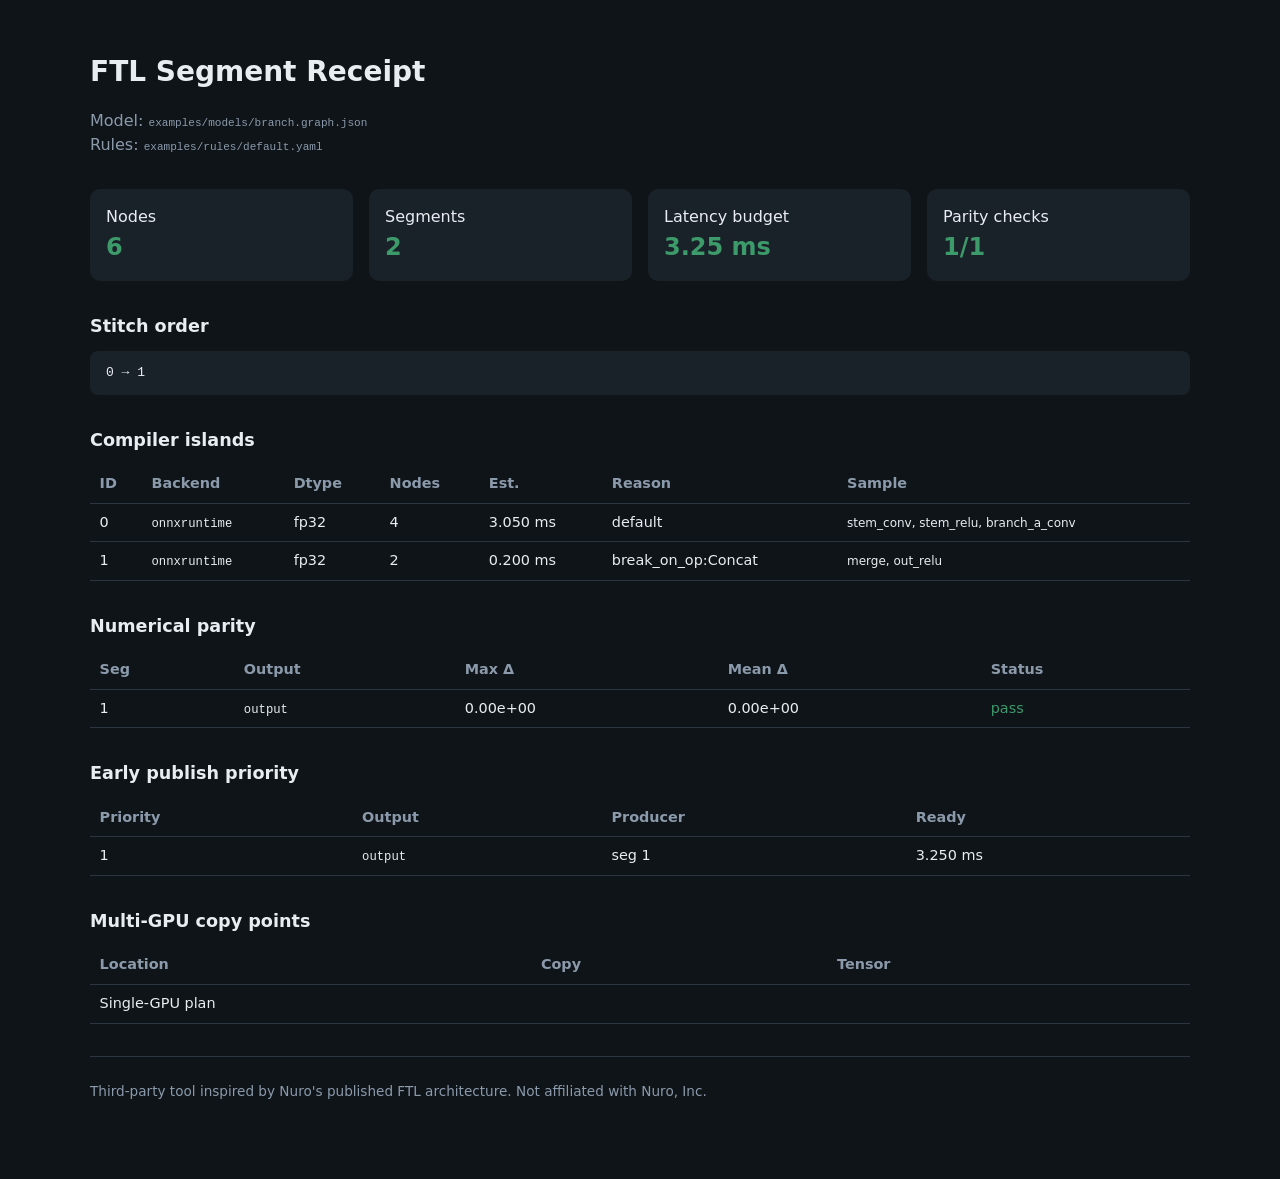
==== site/demo/receipt.html @ eaf016b8 "Initial release: FTL Segment Receipts ONNX stitch auditor. Inspired by Nuro's published FTL compiler" ====
<!doctype html>
<html lang="en">
<head>
  <meta charset="utf-8">
  <meta name="viewport" content="width=device-width, initial-scale=1">
  <title>Segment Receipt — branch.graph.json</title>
  <style>
    :root {
      --bg: #0f1419;
      --panel: #1a2229;
      --text: #e8edf2;
      --muted: #8b9aab;
      --accent: #3d9a6a;
      --warn: #c97b3d;
      --fail: #c94d4d;
    }
    body {
      margin: 0;
      font-family: ui-sans-serif, system-ui, sans-serif;
      background: var(--bg);
      color: var(--text);
      line-height: 1.5;
    }
    main { max-width: 1100px; margin: 0 auto; padding: 2rem 1.25rem 4rem; }
    h1 { font-size: 1.75rem; margin-bottom: 0.25rem; }
    .meta { color: var(--muted); margin-bottom: 2rem; }
    .cards { display: grid; grid-template-columns: repeat(auto-fit, minmax(160px, 1fr)); gap: 1rem; margin-bottom: 2rem; }
    .card { background: var(--panel); border-radius: 10px; padding: 1rem; }
    .card strong { display: block; font-size: 1.5rem; color: var(--accent); }
    section { margin-bottom: 2rem; }
    h2 { font-size: 1.1rem; margin-bottom: 0.75rem; }
    table { width: 100%; border-collapse: collapse; font-size: 0.9rem; }
    th, td { text-align: left; padding: 0.5rem 0.6rem; border-bottom: 1px solid #2a3540; }
    th { color: var(--muted); font-weight: 600; }
    tr.fail td { color: var(--fail); }
    tr.pass td:last-child { color: var(--accent); }
    code { font-size: 0.85em; }
    .disclaimer { color: var(--muted); font-size: 0.85rem; border-top: 1px solid #2a3540; padding-top: 1.5rem; }
    .stitch { background: var(--panel); padding: 0.75rem 1rem; border-radius: 8px; font-family: monospace; }
  </style>
</head>
<body>
  <main>
    <h1>FTL Segment Receipt</h1>
    <p class="meta">Model: <code>examples/models/branch.graph.json</code><br>
    Rules: <code>examples/rules/default.yaml</code></p>

    <div class="cards">
      <div class="card"><span>Nodes</span><strong>6</strong></div>
      <div class="card"><span>Segments</span><strong>2</strong></div>
      <div class="card"><span>Latency budget</span><strong>3.25 ms</strong></div>
      <div class="card"><span>Parity checks</span><strong>1/1</strong></div>
    </div>

    <section>
      <h2>Stitch order</h2>
      <div class="stitch">0 → 1</div>
    </section>

    <section>
      <h2>Compiler islands</h2>
      <table>
        <thead><tr><th>ID</th><th>Backend</th><th>Dtype</th><th>Nodes</th><th>Est.</th><th>Reason</th><th>Sample</th></tr></thead>
        <tbody>
        <tr>
          <td>0</td>
          <td><code>onnxruntime</code></td>
          <td>fp32</td>
          <td>4</td>
          <td>3.050 ms</td>
          <td>default</td>
          <td><small>stem_conv, stem_relu, branch_a_conv</small></td>
        </tr>
        <tr>
          <td>1</td>
          <td><code>onnxruntime</code></td>
          <td>fp32</td>
          <td>2</td>
          <td>0.200 ms</td>
          <td>break_on_op:Concat</td>
          <td><small>merge, out_relu</small></td>
        </tr></tbody>
      </table>
    </section>

    <section>
      <h2>Numerical parity</h2>
      <table>
        <thead><tr><th>Seg</th><th>Output</th><th>Max Δ</th><th>Mean Δ</th><th>Status</th></tr></thead>
        <tbody>
        <tr class="pass">
          <td>1</td>
          <td><code>output</code></td>
          <td>0.00e+00</td>
          <td>0.00e+00</td>
          <td>pass</td>
        </tr></tbody>
      </table>
    </section>

    <section>
      <h2>Early publish priority</h2>
      <table>
        <thead><tr><th>Priority</th><th>Output</th><th>Producer</th><th>Ready</th></tr></thead>
        <tbody>
        <tr>
          <td>1</td>
          <td><code>output</code></td>
          <td>seg 1</td>
          <td>3.250 ms</td>
        </tr></tbody>
      </table>
    </section>

    <section>
      <h2>Multi-GPU copy points</h2>
      <table>
        <thead><tr><th>Location</th><th>Copy</th><th>Tensor</th></tr></thead>
        <tbody><tr><td colspan="3">Single-GPU plan</td></tr></tbody>
      </table>
    </section>

    <p class="disclaimer">Third-party tool inspired by Nuro&#x27;s published FTL architecture. Not affiliated with Nuro, Inc.</p>
  </main>
</body>
</html>
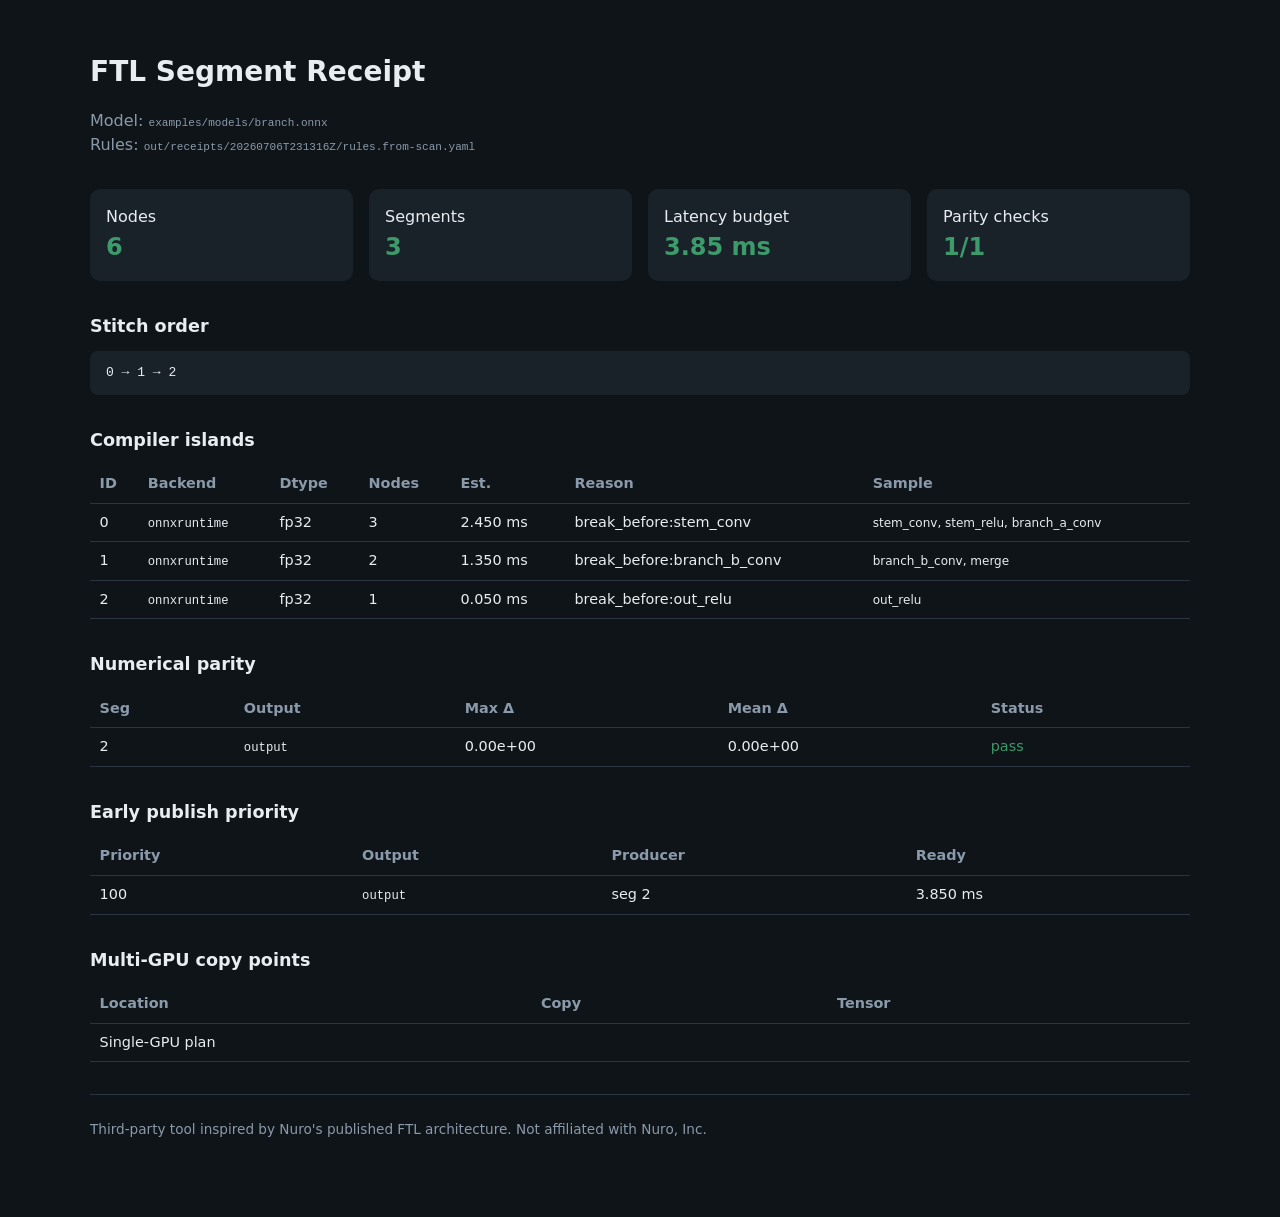
==== commit 6fd08b66: "Launch v1.1 site: gold demo artifacts, doctor panel, 60s workflow. Sync live run data (regression sc" ====
--- a/site/demo/receipt.html
+++ b/site/demo/receipt.html
@@ -3,7 +3,7 @@
 <head>
   <meta charset="utf-8">
   <meta name="viewport" content="width=device-width, initial-scale=1">
-  <title>Segment Receipt — branch.graph.json</title>
+  <title>Segment Receipt — branch.onnx</title>
   <style>
     :root {
       --bg: #0f1419;
@@ -42,19 +42,19 @@
 <body>
   <main>
     <h1>FTL Segment Receipt</h1>
-    <p class="meta">Model: <code>examples/models/branch.graph.json</code><br>
-    Rules: <code>examples/rules/default.yaml</code></p>
+    <p class="meta">Model: <code>examples/models/branch.onnx</code><br>
+    Rules: <code>out/receipts/20260706T231316Z/rules.from-scan.yaml</code></p>
 
     <div class="cards">
       <div class="card"><span>Nodes</span><strong>6</strong></div>
-      <div class="card"><span>Segments</span><strong>2</strong></div>
-      <div class="card"><span>Latency budget</span><strong>3.25 ms</strong></div>
+      <div class="card"><span>Segments</span><strong>3</strong></div>
+      <div class="card"><span>Latency budget</span><strong>3.85 ms</strong></div>
       <div class="card"><span>Parity checks</span><strong>1/1</strong></div>
     </div>
 
     <section>
       <h2>Stitch order</h2>
-      <div class="stitch">0 → 1</div>
+      <div class="stitch">0 → 1 → 2</div>
     </section>
 
     <section>
@@ -66,9 +66,9 @@
           <td>0</td>
           <td><code>onnxruntime</code></td>
           <td>fp32</td>
-          <td>4</td>
-          <td>3.050 ms</td>
-          <td>default</td>
+          <td>3</td>
+          <td>2.450 ms</td>
+          <td>break_before:stem_conv</td>
           <td><small>stem_conv, stem_relu, branch_a_conv</small></td>
         </tr>
         <tr>
@@ -76,9 +76,18 @@
           <td><code>onnxruntime</code></td>
           <td>fp32</td>
           <td>2</td>
-          <td>0.200 ms</td>
-          <td>break_on_op:Concat</td>
-          <td><small>merge, out_relu</small></td>
+          <td>1.350 ms</td>
+          <td>break_before:branch_b_conv</td>
+          <td><small>branch_b_conv, merge</small></td>
+        </tr>
+        <tr>
+          <td>2</td>
+          <td><code>onnxruntime</code></td>
+          <td>fp32</td>
+          <td>1</td>
+          <td>0.050 ms</td>
+          <td>break_before:out_relu</td>
+          <td><small>out_relu</small></td>
         </tr></tbody>
       </table>
     </section>
@@ -89,7 +98,7 @@
         <thead><tr><th>Seg</th><th>Output</th><th>Max Δ</th><th>Mean Δ</th><th>Status</th></tr></thead>
         <tbody>
         <tr class="pass">
-          <td>1</td>
+          <td>2</td>
           <td><code>output</code></td>
           <td>0.00e+00</td>
           <td>0.00e+00</td>
@@ -104,10 +113,10 @@
         <thead><tr><th>Priority</th><th>Output</th><th>Producer</th><th>Ready</th></tr></thead>
         <tbody>
         <tr>
-          <td>1</td>
+          <td>100</td>
           <td><code>output</code></td>
-          <td>seg 1</td>
-          <td>3.250 ms</td>
+          <td>seg 2</td>
+          <td>3.850 ms</td>
         </tr></tbody>
       </table>
     </section>
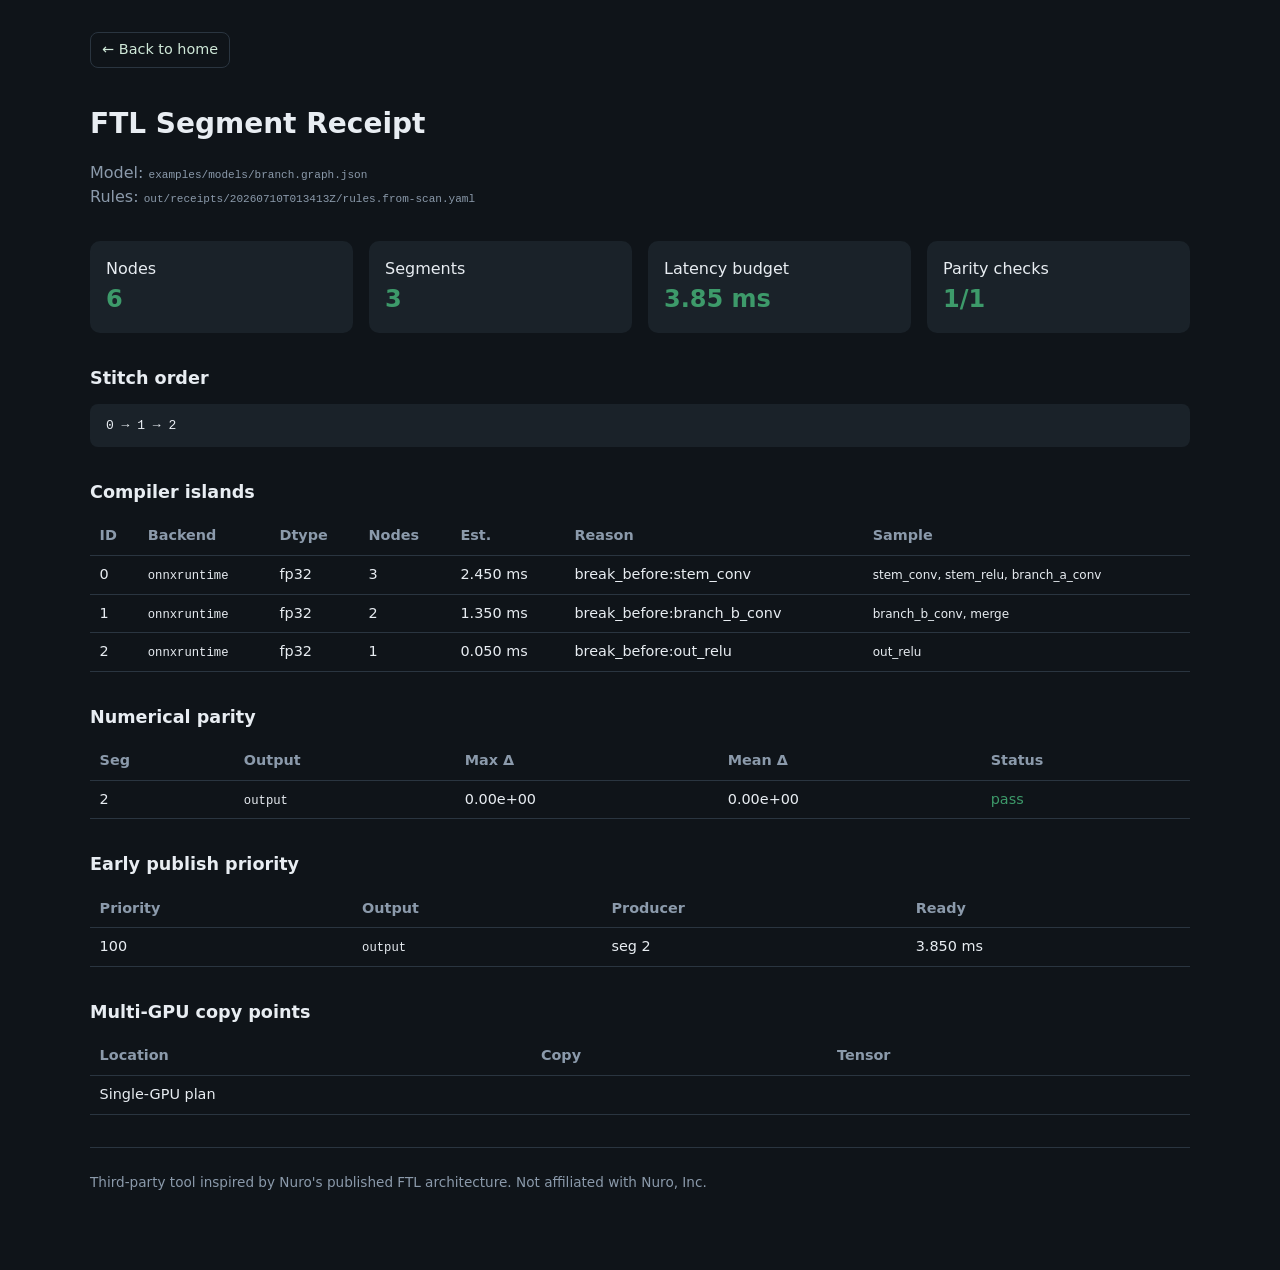
==== commit 60b86eec: "Upgrade site to interactive dashboard with Live Runner and scenario library. Rebuild the demo site t" ====
--- a/site/demo/receipt.html
+++ b/site/demo/receipt.html
@@ -3,7 +3,7 @@
 <head>
   <meta charset="utf-8">
   <meta name="viewport" content="width=device-width, initial-scale=1">
-  <title>Segment Receipt — branch.onnx</title>
+  <title>Segment Receipt — branch.graph.json</title>
   <style>
     :root {
       --bg: #0f1419;
@@ -37,13 +37,16 @@
     code { font-size: 0.85em; }
     .disclaimer { color: var(--muted); font-size: 0.85rem; border-top: 1px solid #2a3540; padding-top: 1.5rem; }
     .stitch { background: var(--panel); padding: 0.75rem 1rem; border-radius: 8px; font-family: monospace; }
+    .back-link { display:inline-block; margin-bottom:1rem; color:#cfe8d8; text-decoration:none; border:1px solid #2a3540; padding:0.4rem 0.7rem; border-radius:8px; font-size:0.9rem; }
+    .back-link:hover { border-color: var(--accent); color:#fff; }
   </style>
 </head>
 <body>
   <main>
+    <a class="back-link" href="../index.html">← Back to home</a>
     <h1>FTL Segment Receipt</h1>
-    <p class="meta">Model: <code>examples/models/branch.onnx</code><br>
-    Rules: <code>out/receipts/20260706T231316Z/rules.from-scan.yaml</code></p>
+    <p class="meta">Model: <code>examples/models/branch.graph.json</code><br>
+    Rules: <code>out/receipts/20260710T013413Z/rules.from-scan.yaml</code></p>
 
     <div class="cards">
       <div class="card"><span>Nodes</span><strong>6</strong></div>
